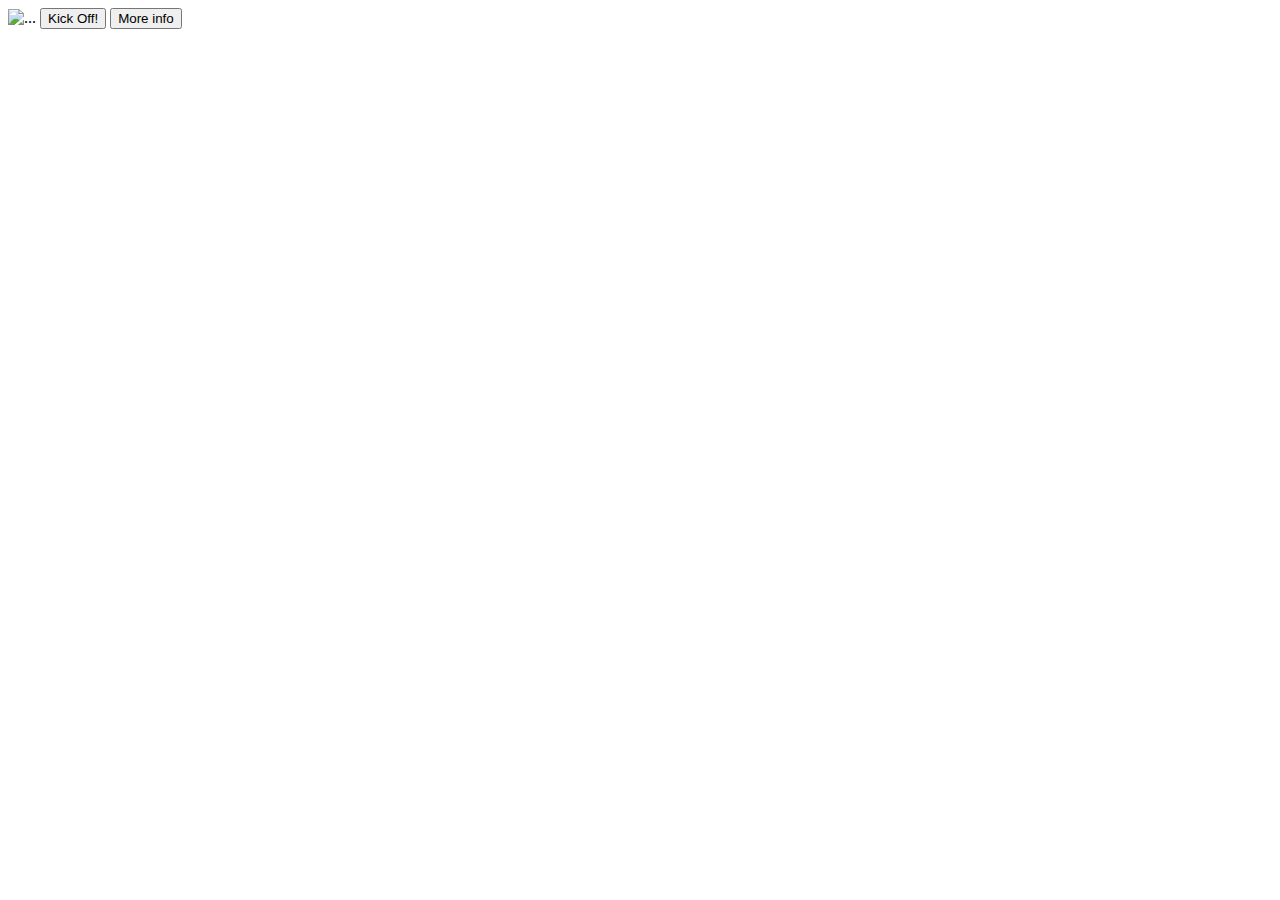
==== index.html @ 0b9dd31c "added info to readme.md" ====
<!DOCTYPE html>
<html lang="en">
  <head>
    <meta charset="UTF-8" />
    <meta name="viewport" content="width=device-width, initial-scale=1.0" />
    <meta http-equiv="X-UA-Compatible" content="ie=edge" />
    <title>Table Football!</title>
    <link rel="stylesheet" href="./css/style.css" />
  </head>
  <body>
    <script src="./src/main.js"></script>
    <script src="./src/game.js"></script>
    <script src="./src/player.js"></script>
    <script src="./src/defender.js"></script>
    <script src="./src/ball.js"></script>
    <script src="./src/timer.js"></script>
  </body>
</html>
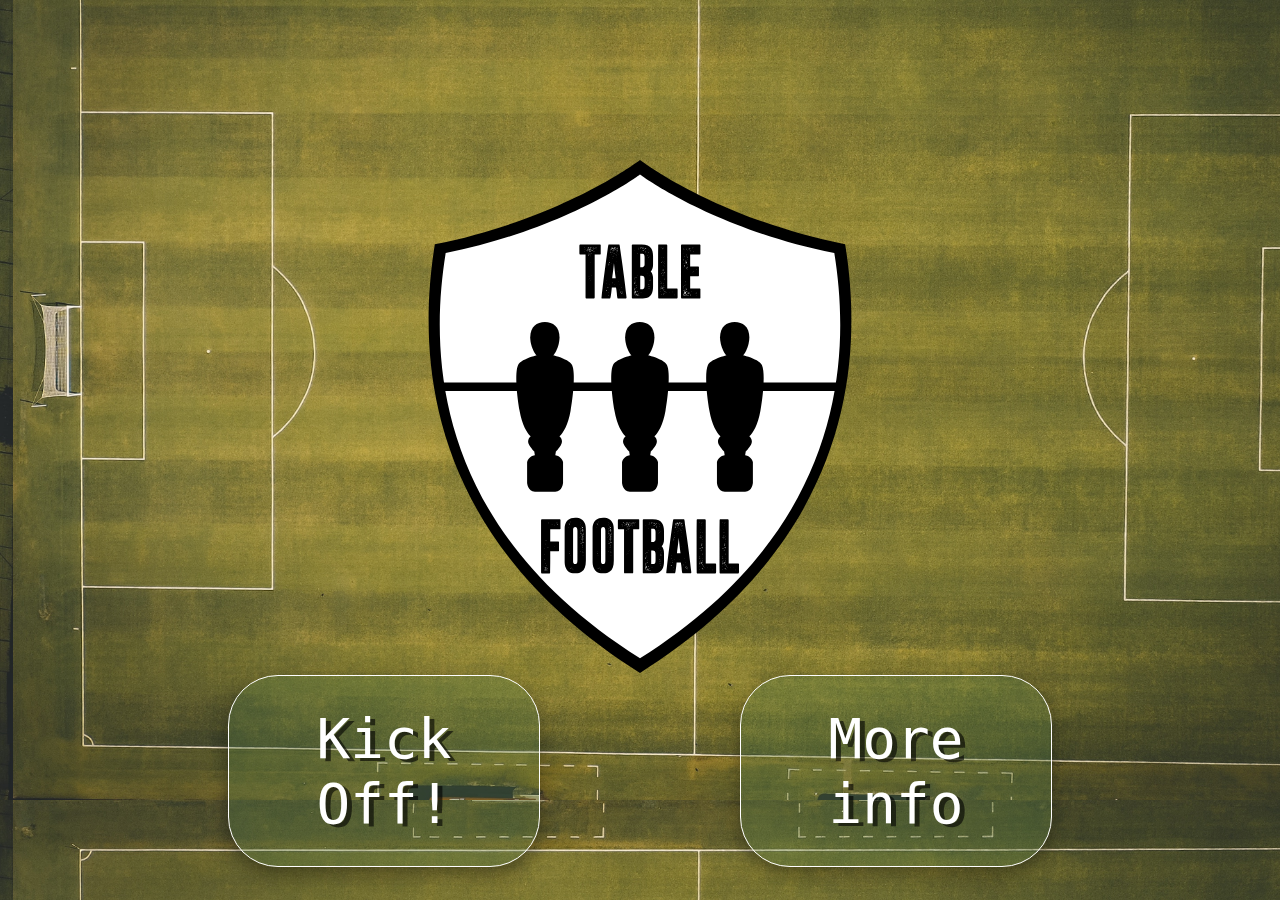
==== commit d556e006: "finished game screens, navigation, started on game screen, ball & defenders appear and move (defende" ====
--- a/index.html
+++ b/index.html
@@ -5,14 +5,21 @@
     <meta name="viewport" content="width=device-width, initial-scale=1.0" />
     <meta http-equiv="X-UA-Compatible" content="ie=edge" />
     <title>Table Football!</title>
+    <link
+      rel="stylesheet"
+      href="https://cdnjs.cloudflare.com/ajax/libs/font-awesome/5.15.2/css/all.min.css"
+      integrity="sha512-HK5fgLBL+xu6dm/Ii3z4xhlSUyZgTT9tuc/hSrtw6uzJOvgRr2a9jyxxT1ely+B+xFAmJKVSTbpM/CuL7qxO8w=="
+      crossorigin="anonymous"
+    />
     <link rel="stylesheet" href="./css/style.css" />
   </head>
   <body>
     <script src="./src/main.js"></script>
+    <script src="./src/timer.js"></script>
+    <script src="./src/player.js"></script>
+    <script src="./src/defenders.js"></script>
+    <script src="./src/enemy.js"></script>
+    <script src="./src/ball.js"></script>
     <script src="./src/game.js"></script>
-    <script src="./src/player.js"></script>
-    <script src="./src/defender.js"></script>
-    <script src="./src/ball.js"></script>
-    <script src="./src/timer.js"></script>
   </body>
 </html>
--- a/css/style.css
+++ b/css/style.css
@@ -0,0 +1,285 @@
+@font-face {
+  font-family: 'Digi';
+  src: url('fonts/ds-digib.ttf');
+}
+
+/* RESET & COMMON STYLES */
+
+* {
+  box-sizing: border-box;
+  margin: 0;
+  padding: 0;
+  font-family: 'Digi', monospace;
+}
+
+main {
+  height: 100vh;
+  width: 100vw;
+  overflow: hidden;
+  background-image: url('../images/Game-BG-full.jpg');
+  background-size: cover;
+  background-position: left 13px top -100px;
+}
+
+/* #game-container {
+  height: 100vh;
+  width: 100vw;
+  overflow: hidden;
+  background-image: url('../images/Game-BG-full.jpg');
+  background-repeat: no-repeat;
+  background-size: cover;
+  background-position: center;
+} */
+
+button {
+  margin: 5px 100px;
+  width: 35%;
+  padding: 30px 50px;
+  font-size: 3.5rem;
+  color: #fff;
+  text-shadow: 5px 3px rgba(0, 0, 0, 0.6);
+  background-color: rgba(86, 125, 70, 0.3);
+  border-radius: 50px;
+  border: 1px solid #fff;
+  box-shadow: 0 8px 16px 0 rgba(0, 0, 0, 0.2), 0 6px 20px 0 rgba(0, 0, 0, 0.19);
+  cursor: pointer;
+  transition: all 0.3s ease-in-out;
+}
+
+button:hover {
+  background-color: #fff;
+  color: rgb(86, 125, 70);
+  transform: rotateX(180deg);
+}
+
+button:active {
+  transform: scale(0.98);
+}
+
+button:focus {
+  outline: none;
+}
+
+/* SPLASH PAGE STYLES */
+.splash-content {
+  margin: auto;
+  width: 80%;
+  height: 100%;
+  padding: 10% 0;
+  display: flex;
+  flex-direction: column;
+  align-items: center;
+  justify-content: space-between;
+}
+
+.logo-img {
+  margin: 0 auto;
+  width: 80vw;
+  height: 80vw;
+  animation: float 6s ease-in-out infinite;
+}
+
+@keyframes float {
+  0% {
+    transform: translatey(0px);
+  }
+  50% {
+    transform: translatey(-20px);
+  }
+  100% {
+    transform: translatey(0px);
+  }
+}
+
+.btn-container {
+  display: flex;
+  align-items: center;
+  justify-content: space-between;
+  width: 80%;
+}
+
+/* LOADING SCREEN*/
+.loading-screen {
+  position: absolute;
+  top: 50%;
+  left: 50%;
+  transform: translate(-50%, -50%);
+  transform-origin: bottom center;
+  color: #fff;
+  text-align: center;
+  font-size: 20rem;
+}
+
+.in {
+  display: visible;
+  transition: display 0.3s ease-in-out;
+}
+
+.out {
+  display: none;
+  transition: display 0.3s ease-in-out;
+}
+
+/* GAME SCREEN STYLES */
+.timer {
+  position: absolute;
+  float: left;
+  height: 6vh;
+  width: 12vw;
+  margin: 2% 0px 0px 2%;
+  border-radius: 40px;
+  background-color: #fff;
+  font-size: 3rem;
+  color: #000;
+  display: flex;
+  align-items: center;
+  justify-content: center;
+}
+
+.score {
+  position: absolute;
+  float: right;
+  right: 0;
+  height: 6vh;
+  width: 12vw;
+  margin: 2% 2% 0px 0px;
+  border-radius: 40px;
+  background-color: #fff;
+  font-size: 3rem;
+  color: #000;
+  display: flex;
+  align-items: center;
+  justify-content: center;
+}
+
+.canvas-container {
+  width: 100vw;
+  height: 100vh;
+  display: flex;
+  align-items: flex-end;
+  justify-content: center;
+}
+
+.canvas-container canvas {
+  height: 82vh;
+  width: 93vw;
+  margin-left: 4vw;
+  margin-bottom: 8vh;
+  border: 5px solid red;
+}
+
+#main {
+  position: absolute;
+  float: left;
+  left: 0;
+  bottom: 2%;
+  height: 10vh;
+  width: 20vw;
+}
+
+#end {
+  position: absolute;
+  float: right;
+  right: 0;
+  bottom: 2%;
+  height: 10vh;
+  width: 20vw;
+}
+
+/* END GAME SCREEN STYLES */
+.timeup,
+.final-score {
+  color: #fff;
+  font-size: 10rem;
+}
+
+/* INFO SCREEN STYLES */
+.info-content {
+  height: 80%;
+  width: 80%;
+  position: absolute;
+  top: 50%;
+  left: 50%;
+  transform: translate(-50%, -50%);
+  display: flex;
+  flex-direction: column;
+  align-items: center;
+  justify-content: space-between;
+  padding: 5vh 0 0 0;
+}
+
+.info-content ul {
+  text-align: center;
+  list-style-type: none;
+}
+
+.info-content li {
+  color: #fff;
+  text-shadow: 5px 3px rgba(0, 0, 0, 0.6);
+  font-size: 3.5rem;
+  margin-bottom: 2rem;
+}
+
+.info-content i {
+  font-size: 5rem;
+}
+
+.btn-container {
+  height: 15vh;
+  width: 100%;
+}
+
+.info-btn {
+  /* margin-left: 50%; */
+  margin: 0 37.5%;
+}
+
+/* BACKGROUND REVERSE MIRROR --> https://codepen.io/joeyhoer/pen/erBLA*/
+/* @mixin background-mirror($position: 0%, $size: auto, $axis: horizontal) {
+  background-size: 0; // Hide 'true' background
+  position: relative;
+  // Seeing weird bug in Chrome with values other than `no-repeat`
+  background-repeat: no-repeat;
+
+  &::before,
+  &::after {
+    content: '';
+    position: absolute;
+    top: 0;
+    right: 0;
+    bottom: 0;
+    left: 0;
+    z-index: -1;
+    background-image: inherit;
+    background-size: $size;
+    background-repeat: inherit;
+    @if ($axis == 'horizontal') {
+      background-position: 100% $position;
+    }
+    @elseif ($axis == "vertical") {
+      background-position: $position 100%;
+    }
+  }
+
+  &::before {
+    @if ($axis == 'horizontal') {
+      right: 50%;
+    }
+    @elseif ($axis == "vertical") {
+      bottom: 50%;
+    }
+  }
+
+  &::after {
+    @if ($axis == 'horizontal') {
+      left: 50%;
+      transform: scaleX(-1);
+    }
+    @elseif ($axis == "vertical") {
+      top: 50%;
+      transform: scaleY(-1);
+    }
+  }
+} */
+
+/* MEDIA QUERIES*/
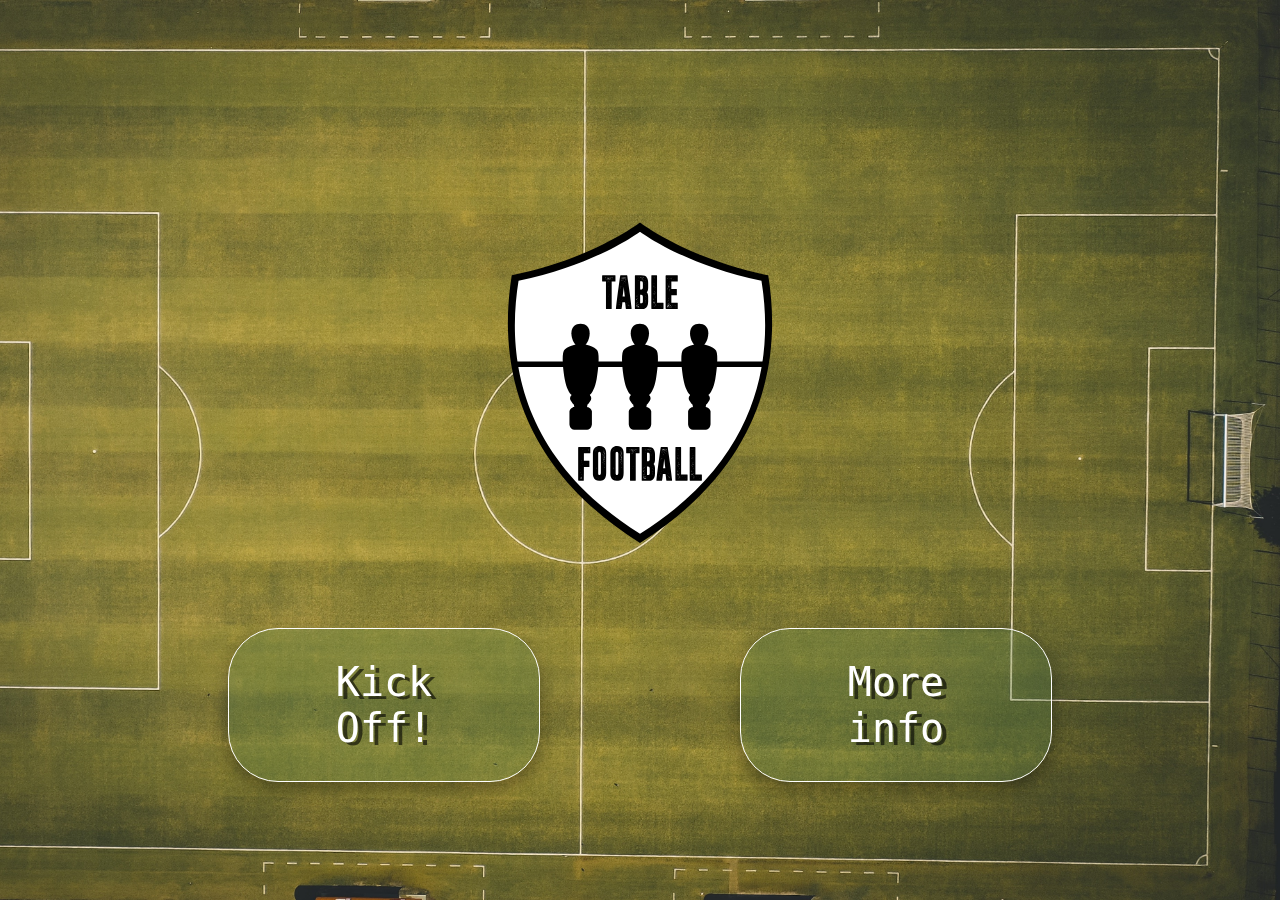
==== commit af6909d4: "finished player-ball attachment, started on audio files" ====
--- a/index.html
+++ b/index.html
@@ -14,11 +14,22 @@
     <link rel="stylesheet" href="./css/style.css" />
   </head>
   <body>
+    <audio
+      id="referee"
+      style="display: none"
+      src="audio/ref-whistle.mp3"
+    ></audio>
+    <audio
+      id="crowd-boo"
+      style="display: none"
+      src="audio/crowd-boo.mp3"
+    ></audio>
+    <audio id="crowd-goal" style="display: none" src="audio/goal.mp3"></audio>
+
     <script src="./src/main.js"></script>
     <script src="./src/timer.js"></script>
     <script src="./src/player.js"></script>
     <script src="./src/defenders.js"></script>
-    <script src="./src/enemy.js"></script>
     <script src="./src/ball.js"></script>
     <script src="./src/game.js"></script>
   </body>
--- a/css/style.css
+++ b/css/style.css
@@ -1,6 +1,6 @@
 @font-face {
-  font-family: 'Digi';
-  src: url('fonts/ds-digib.ttf');
+  font-family: "Digi";
+  src: url("fonts/ds-digib.ttf");
 }
 
 /* RESET & COMMON STYLES */
@@ -9,16 +9,20 @@
   box-sizing: border-box;
   margin: 0;
   padding: 0;
-  font-family: 'Digi', monospace;
+  font-family: "Digi", monospace;
 }
 
 main {
   height: 100vh;
   width: 100vw;
+  position: fixed;
   overflow: hidden;
-  background-image: url('../images/Game-BG-full.jpg');
+  background-image: url("../images/background.jpg");
   background-size: cover;
-  background-position: left 13px top -100px;
+  background-position: center right;
+  background-repeat: repeat;
+  background-attachment: fixed;
+  object-fit: cover;
 }
 
 /* #game-container {
@@ -35,7 +39,7 @@
   margin: 5px 100px;
   width: 35%;
   padding: 30px 50px;
-  font-size: 3.5rem;
+  font-size: 2.5rem;
   color: #fff;
   text-shadow: 5px 3px rgba(0, 0, 0, 0.6);
   background-color: rgba(86, 125, 70, 0.3);
@@ -44,6 +48,10 @@
   box-shadow: 0 8px 16px 0 rgba(0, 0, 0, 0.2), 0 6px 20px 0 rgba(0, 0, 0, 0.19);
   cursor: pointer;
   transition: all 0.3s ease-in-out;
+  text-align: center;
+  display: inline-flex;
+  align-items: center;
+  justify-content: center;
 }
 
 button:hover {
@@ -74,8 +82,8 @@
 
 .logo-img {
   margin: 0 auto;
-  width: 80vw;
-  height: 80vw;
+  width: 50vw;
+  height: 50vw;
   animation: float 6s ease-in-out infinite;
 }
 
@@ -156,15 +164,13 @@
   width: 100vw;
   height: 100vh;
   display: flex;
-  align-items: flex-end;
+  align-items: center;
   justify-content: center;
 }
 
 .canvas-container canvas {
-  height: 82vh;
-  width: 93vw;
-  margin-left: 4vw;
-  margin-bottom: 8vh;
+  height: 80%;
+  width: 93%;
   border: 5px solid red;
 }
 
@@ -172,7 +178,7 @@
   position: absolute;
   float: left;
   left: 0;
-  bottom: 2%;
+  bottom: 0;
   height: 10vh;
   width: 20vw;
 }
@@ -187,6 +193,11 @@
 }
 
 /* END GAME SCREEN STYLES */
+
+#retry {
+  margin: 0 37.5% 6% 37.5%;
+}
+
 .timeup,
 .final-score {
   color: #fff;
@@ -216,8 +227,8 @@
 .info-content li {
   color: #fff;
   text-shadow: 5px 3px rgba(0, 0, 0, 0.6);
-  font-size: 3.5rem;
-  margin-bottom: 2rem;
+  font-size: 2.5rem;
+  margin-bottom: 1.5rem;
 }
 
 .info-content i {
@@ -231,7 +242,7 @@
 
 .info-btn {
   /* margin-left: 50%; */
-  margin: 0 37.5%;
+  margin: 0 37.5% 4% 37.5%;
 }
 
 /* BACKGROUND REVERSE MIRROR --> https://codepen.io/joeyhoer/pen/erBLA*/
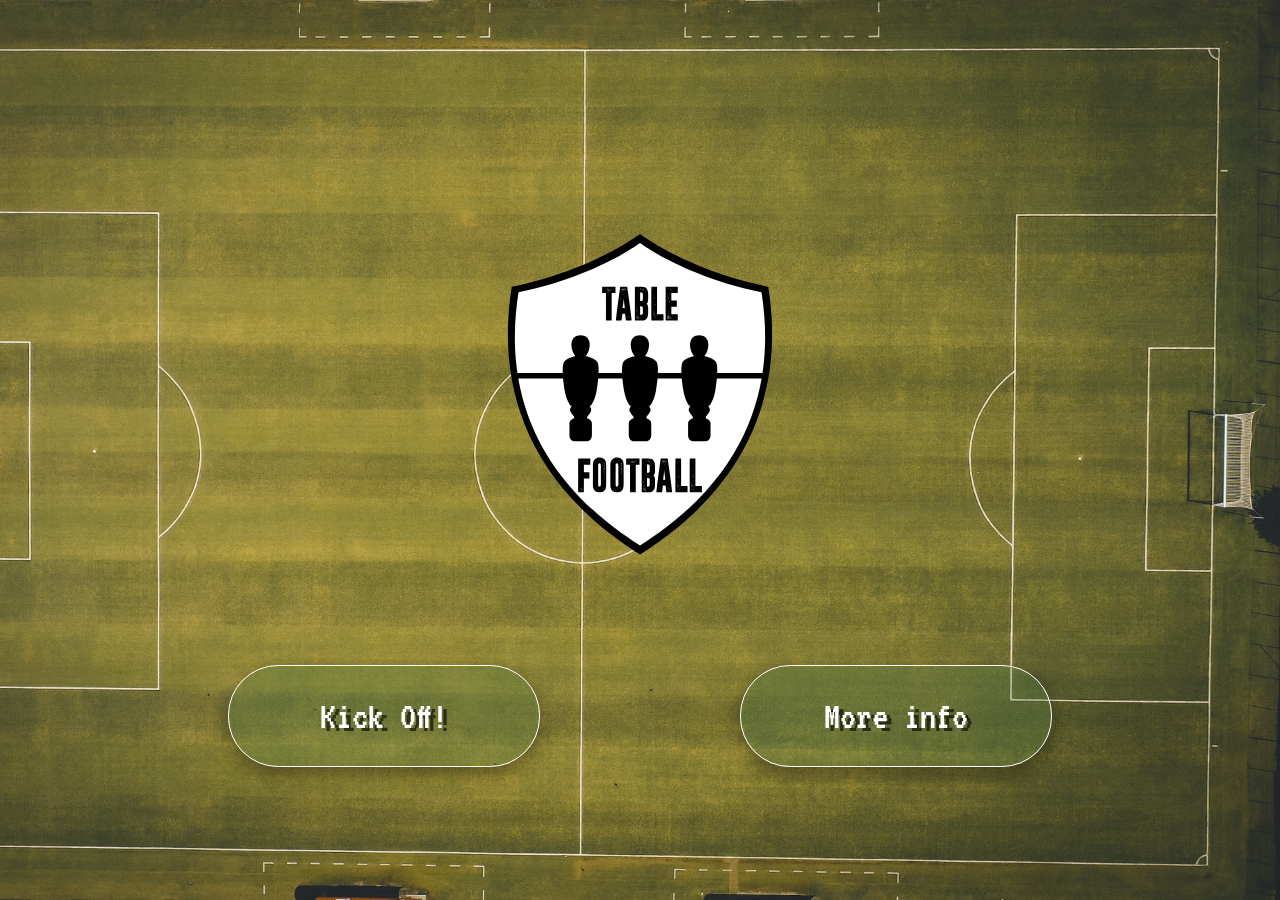
==== commit e9a1f8ac: "finished sounds" ====
--- a/index.html
+++ b/index.html
@@ -25,6 +25,16 @@
       src="audio/crowd-boo.mp3"
     ></audio>
     <audio id="crowd-goal" style="display: none" src="audio/goal.mp3"></audio>
+    <audio
+      id="splash-noise"
+      style="display: none"
+      src="audio/splash-bg-music.mp3"
+    ></audio>
+    <audio
+      id="game-noise"
+      style="display: none"
+      src="audio/game-bg-music2.mp3"
+    ></audio>
 
     <script src="./src/main.js"></script>
     <script src="./src/timer.js"></script>
--- a/css/style.css
+++ b/css/style.css
@@ -1,7 +1,10 @@
-@font-face {
+/* @font-face {
   font-family: "Digi";
   src: url("fonts/ds-digib.ttf");
-}
+} */
+
+@import url("https://fonts.googleapis.com/css2?family=Orbitron&display=swap");
+@import url("https://fonts.googleapis.com/css2?family=VT323&display=swap");
 
 /* RESET & COMMON STYLES */
 
@@ -9,7 +12,7 @@
   box-sizing: border-box;
   margin: 0;
   padding: 0;
-  font-family: "Digi", monospace;
+  font-family: "VT323", monospace;
 }
 
 main {
@@ -171,7 +174,7 @@
 .canvas-container canvas {
   height: 80%;
   width: 93%;
-  border: 5px solid red;
+  border: 0px solid red;
 }
 
 #main {
@@ -232,7 +235,7 @@
 }
 
 .info-content i {
-  font-size: 5rem;
+  font-size: 2rem;
 }
 
 .btn-container {
@@ -241,56 +244,5 @@
 }
 
 .info-btn {
-  /* margin-left: 50%; */
   margin: 0 37.5% 4% 37.5%;
 }
-
-/* BACKGROUND REVERSE MIRROR --> https://codepen.io/joeyhoer/pen/erBLA*/
-/* @mixin background-mirror($position: 0%, $size: auto, $axis: horizontal) {
-  background-size: 0; // Hide 'true' background
-  position: relative;
-  // Seeing weird bug in Chrome with values other than `no-repeat`
-  background-repeat: no-repeat;
-
-  &::before,
-  &::after {
-    content: '';
-    position: absolute;
-    top: 0;
-    right: 0;
-    bottom: 0;
-    left: 0;
-    z-index: -1;
-    background-image: inherit;
-    background-size: $size;
-    background-repeat: inherit;
-    @if ($axis == 'horizontal') {
-      background-position: 100% $position;
-    }
-    @elseif ($axis == "vertical") {
-      background-position: $position 100%;
-    }
-  }
-
-  &::before {
-    @if ($axis == 'horizontal') {
-      right: 50%;
-    }
-    @elseif ($axis == "vertical") {
-      bottom: 50%;
-    }
-  }
-
-  &::after {
-    @if ($axis == 'horizontal') {
-      left: 50%;
-      transform: scaleX(-1);
-    }
-    @elseif ($axis == "vertical") {
-      top: 50%;
-      transform: scaleY(-1);
-    }
-  }
-} */
-
-/* MEDIA QUERIES*/
